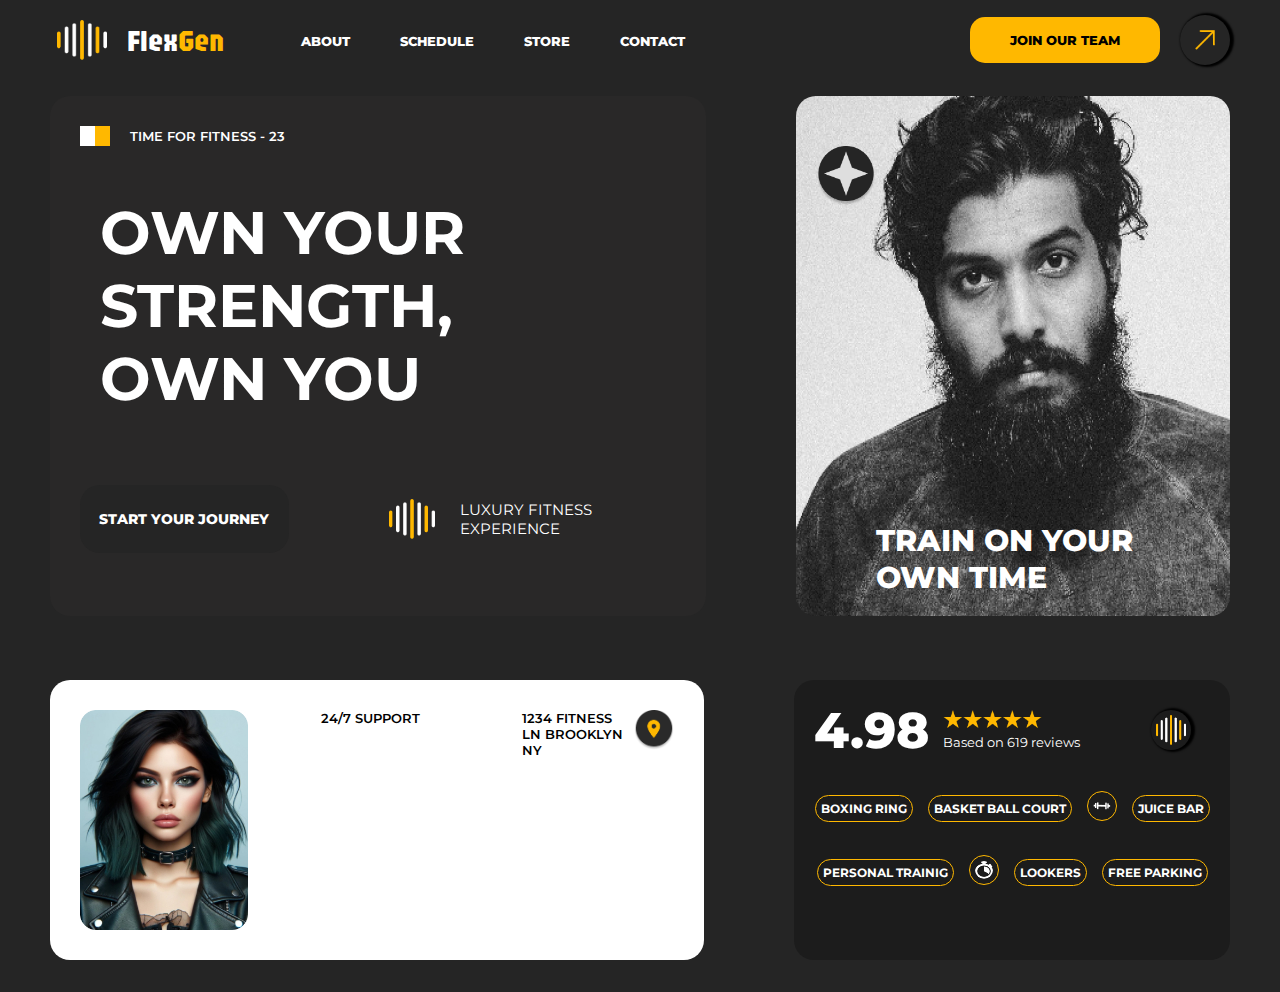
==== index.html @ b43a05d3 "Working on the styles" ====
<!DOCTYPE html>
<html lang="en">
  <head>
    <meta charset="UTF-8" />
    <meta name="viewport" content="width=device-width, initial-scale=1.0" />
    <title>FLEXGEN</title>
    <link rel="stylesheet" href="./style.css" />
  </head>
  <body>
    <!-- navbar section starts here  -->
    <section id="navbar">
      <div class="navbar">
        <div class="logo">
          <img src="./images/Group (1).png" alt="" />
          <h1>Flex<span>Gen</span></h1>
        </div>
        <ul>
          <li><a href="#">ABOUT</a></li>
          <li><a href="#">SCHEDULE</a></li>
          <li><a href="#">STORE</a></li>
          <li><a href="#">CONTACT</a></li>
        </ul>
        <div class="cta">
          <p>JOIN OUR TEAM</p>
          <div class="image">
            <img src="./images/Vector.png" alt="" />
          </div>
        </div>
      </div>
    </section>
    <!-- navbar section ends here  -->

    <!-- hero section betins here  -->
    <div class="hero">
      <div class="first">
        <div class="icon-box">
          <div class="icon">
            <p class="white"></p>
            <p class="yellow"></p>
          </div>
          <p class="time">TIME FOR FITNESS - 23</p>
        </div>
        <h1 class="hero-text">OWN YOUR STRENGTH, OWN YOU</h1>

        <div class="hero-div">
          <p class="hero-btn">START YOUR JOURNEY</p>
          <div class="hero-watermark">
            <img src="./images/Group (1).png" alt="" />
            <p>luxury fitness experience</p>
          </div>
        </div>
      </div>
      <div class="second">
        <img src="./images/bearded-man.jpg" alt="" class="main-img" />
        <img src="./images/Group 5.png" alt="" class="second-img" />
        <h2>TRAIN ON YOUR OWN TIME</h2>
      </div>
    </div>
    <!-- hero section end here  -->

    <!-- info section begins here  -->

    <div class="bottom">
      <div class="info1">
        <div class="info1-img">
          <img src="./images/support.jpg" alt="" />
          <p></p>
        </div>

        <div class="info1-top">
          <h3>24/7 support</h3>

          <div class="info-top1">
            <p>1234 fitness ln brooklyn ny</p>
            <img src="./images/Group 4.png" alt="" />
          </div>
        </div>
      </div>

      <div class="info2">
        <div class="info2-top">
          <h1>4.98</h1>
          <div class="info2-middle">
            <img src="./images/Group 2.png" alt="" />
            <p>Based on 619 reviews</p>
          </div>

          <div class="infoimg">
            <img src="./images/Group (1).png" alt="" />
          </div>
        </div>

        <div class="info2-bottom">
          <div class="bottom1">
            <h2>boxing ring</h2>
          </div>

          <div class="bottom1">
            <h2>Basket ball court</h2>
          </div>

          <div class="bottom1">
            <img src="./images/Group 3.png" alt="" />
          </div>

          <div class="bottom1">
            <h2>juice bar</h2>
          </div>
        </div>

        <div class="info2-bottom">
          <div class="bottom1">
            <h2>personal trainig</h2>
          </div>

          <div class="bottom1">
            <img src="./images/Group.png" alt="" />
          </div>

          <div class="bottom1">
            <h2>lookers</h2>
          </div>

          <div class="bottom1">
            <h2>free parking</h2>
          </div>
        </div>
      </div>
    </div>
    <!-- info section ends here  -->
  </body>
</html>
---- style.css ----
@import url("https://fonts.googleapis.com/css2?family=Montserrat:ital,wght@0,100..900;1,100..900&family=Open+Sans:ital,wght@0,300..800;1,300..800&display=swap");

@import url("https://fonts.googleapis.com/css2?family=Jaro:opsz@6..72&family=Montserrat:ital,wght@0,100..900;1,100..900&family=Open+Sans:ital,wght@0,300..800;1,300..800&display=swap");

* {
  margin: 0;
  padding: 0;
  box-sizing: border-box;
  font-family: "Montserrat", sans-serif;
  /* font-family: "Jaro", sans-serif; */
  /* background-color: #040200da; */
}

/* navbar section begins here  */
body {
  background-color: #252525;
}
#navbar {
  width: 100%;
  background-color: #252525;
  height: 80px;
  position: fixed;
  top: 0;
  left: 0;
}

.navbar {
  width: 100%;
  height: 100%;
  display: flex;
  align-items: center;
  color: white;
  padding: 0 50px 0 30px;
  /* border: solid white; */
}

.logo {
  display: flex;
  align-items: center;
  width: 20%;
  /* border: 2px solid white; */
  justify-content: center;
  gap: 20px;
}

.logo h1 {
  font-family: "Jaro", sans-serif;
  font-size: 30px;
}

.logo span {
  color: #ffb800;
  font-family: "Jaro", sans-serif;
  font-size: 30px;
}

.logo img {
  width: 50px;
  height: 40px;
}

.navbar ul {
  display: flex;
  align-items: center;
  list-style: none;
  gap: 50px;
  width: 60%;
  /* border: 2px solid white; */
  padding: 0 50px;
}

.navbar ul li a {
  color: white;
  text-decoration: none;
  font-size: 13px;
  font-weight: 800;
}

.cta {
  display: flex;
  align-items: center;
  justify-content: flex-end;
  width: 28%;
  /* border: solid white; */
  gap: 20px;
}

.cta p {
  background-color: #ffb800;
  color: black;
  padding: 15px 40px;
  font-size: 13px;
  font-weight: 800;
  border-radius: 15px;
}

.cta .image {
  display: flex;
  align-items: center;
  justify-content: center;
  width: 50px;
  padding: 15px;
  border-radius: 50%;
  box-shadow: 2px 0px 2px 2px black;
}

.cta .image img {
  width: 100%;
  height: 100%;
}

/* navbar section ends here  */

/* hero section begins here */
.hero {
  margin-top: 6rem;
  justify-content: center;
  align-items: center;
  display: flex;
  width: 100%;
  padding: 0 50px;
  gap: 90px;
}

.first {
  width: 60%;
  background-color: #292828;
  height: 520px;
  padding: 30px;
  color: white;
  border-radius: 20px;
}

.icon-box {
  width: 50%;
  display: flex;
  gap: 20px;
  align-items: center;
  margin-bottom: 50px;
}

.icon-box .icon {
  width: 10%;
  display: flex;
}

.icon .white {
  background-color: white;
  width: 20px;
  height: 20px;
}

.icon .yellow {
  background-color: #ffb800;
  width: 20px;
  height: 20px;
}

.icon-box .time {
  font-size: 13px;
  font-weight: 600;
}

.hero-text {
  font-size: 60px;
  width: 70%;
  padding: 0 20px;
  margin-bottom: 70px;
}

.hero-div {
  display: flex;
  width: 100%;
  gap: 100px;
  align-items: center;
}

.hero-btn {
  width: 35%;
  border-radius: 20px;
  display: flex;
  justify-content: center;
  font-weight: 800;
  padding: 25px 15px;
  font-size: 14px;
  align-items: center;
  background-color: #252525;
}

.hero-watermark {
  display: flex;
  width: 40%;
  gap: 25px;
  text-transform: uppercase;
  align-items: center;
  font-size: 15px;
}
.hero-watermark img {
  width: 50px;
  height: 40px;
}

.second {
  width: 40%;
  height: 520px;
  border-radius: 20px;
  position: relative;
  z-index: -111;
}

.second .main-img {
  width: 100%;
  height: 100%;
  border-radius: 20px;
}
.second .second-img {
  height: 60px;
  position: absolute;
  width: 60px;
  left: 20px;
  top: 50px;
}
.second h2 {
  position: absolute;
  bottom: 20px;
  left: 80px;
  font-size: 30px;
  width: 70%;
  font-weight: 800;
  color: white;
}
/* hero section ends here */

/* info section begin here  */
.bottom {
  margin-top: 4rem;
  margin-bottom: 2rem;
  justify-content: center;
  align-items: center;
  display: flex;
  width: 100%;
  padding: 0 50px;
  gap: 90px;
}

.info1 {
  width: 60%;
  background-color: white;
  height: 280px;
  padding: 30px;
  color: black;
  border-radius: 20px;
  display: flex;
  gap: 40px;
  /* border: 2px solid black; */
}

.info1 h2{
  /* position: absolute; */
  
}

.info1-img {
  width: 40%;
  display: flex;
  align-items: center;
  /* border: 2px solid black; */
}

.info1-img p {
  width: 100%;
  height: 80%;
  background-color: black;
  border-radius: 20px;
  position: relative;
  right: 35px;
}

.info1-img img {
  height: 100%;
  width: 100%;
  z-index: 999;
}

.info1-top {
  display: flex;
  width: 70%;
  height: fit-content;
  /* border: 2px solid black; */
  gap: 100px;
}

.info1-top h3 {
  font-size: 13px;
  text-transform: uppercase;
  width: 30%;
  font-weight: 600;
}

.info-top1 {
  width: 45%;
  display: flex;
  /* border: 2px solid black; */
}

.info-top1 p {
  text-transform: uppercase;
  font-size: 13px;
  font-weight: 600;
  /* margin-left: 25px; */
}

.info1-top img {
  width: 40px;
  height: 40px;
}

.info2 {
  width: 40%;
  height: 280px;
  border-radius: 20px;
  padding: 20px;
  background-color: #1c1c1c;
  color: white;
}

.info2-top {
  display: flex;
  width: 100%;
  gap: 10px;
}

.info2-top h1 {
  width: 30%;
  font-size: 50px;
  font-weight: 800;
}

.info2-middle {
  width: 50%;
  
}

.info2-middle img {
  width: 50%;
  margin-top: 10px;
}

.info2-middle p {
  font-size: 13px;
}

.infoimg {
  width: 40px;
  height: 40px;
  display: flex;
  align-items: center;
  justify-items: center;
  justify-content: center;
  border-radius: 100%;
  box-shadow: 2px 0px 2px 2px black;
  margin-top: 10px;
}

.infoimg img {
  width: 30px;
  height: 30px;
  
}

.info2-bottom {
  display: flex;
  align-items: center;
  justify-items: center;
  justify-content: center;
  width: 100%;
  gap: 15px;
  margin-top: 30px;
}

.info2-bottom h2 {
  font-size: 12px;
  border: 1px solid #ffb800;
  padding: 5px;
  border-radius: 20px;
  text-transform: uppercase;
}

.info2-bottom img {
  border: 1px solid #ffb800;
  padding: 5px;
  border-radius: 100%;
  width: 30px;
  height: 30px;
}

/* info section ends here  */
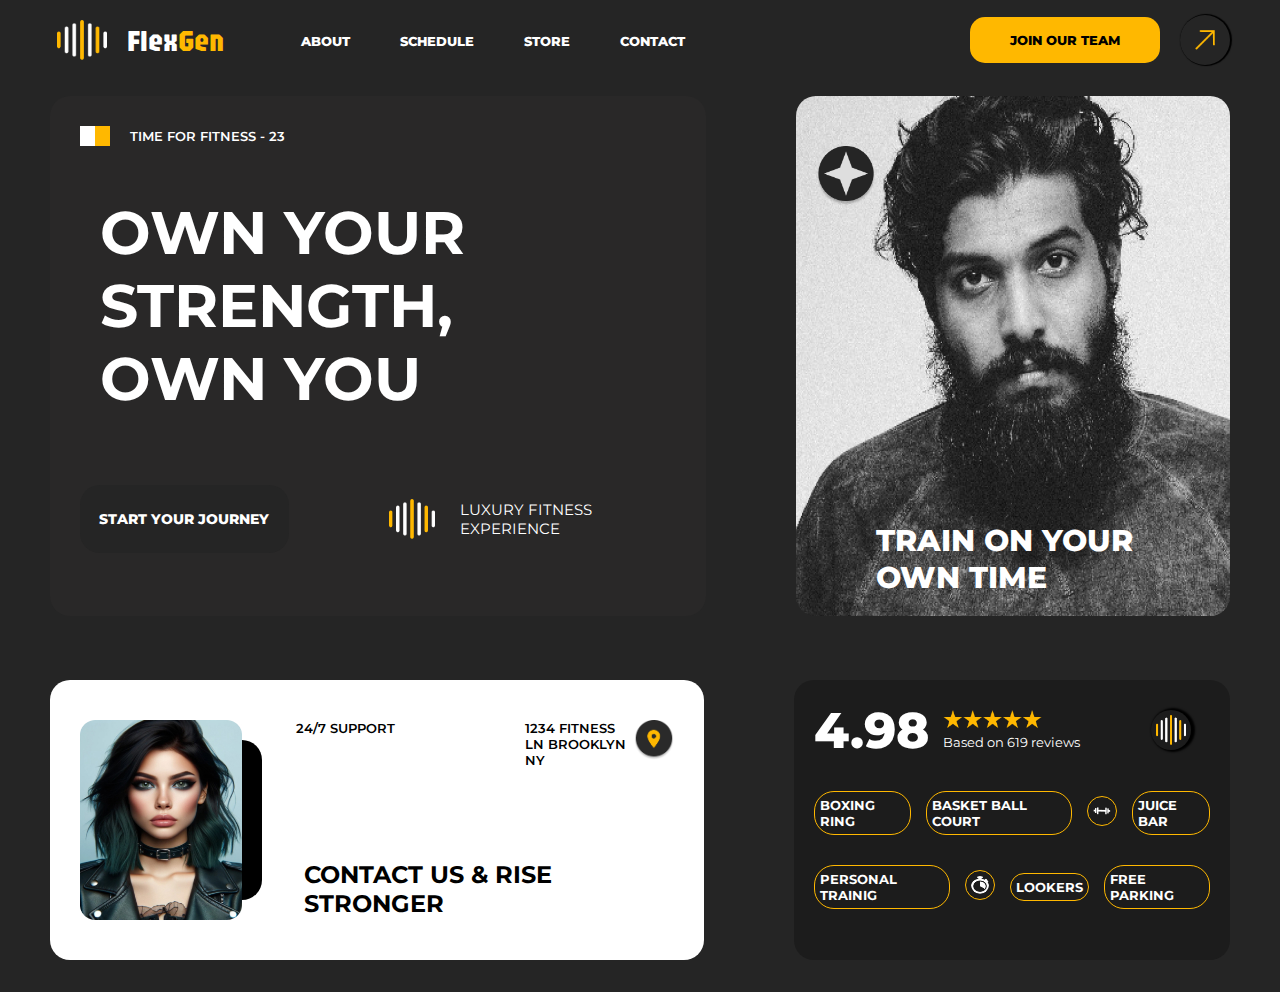
==== commit 3022831c: "Done with laptop view" ====
--- a/index.html
+++ b/index.html
@@ -61,20 +61,22 @@
     <!-- info section begins here  -->
 
     <div class="bottom">
-      <div class="info1">
-        <div class="info1-img">
-          <img src="./images/support.jpg" alt="" />
-          <p></p>
-        </div>
+      <div class="left">
+        <div class="left1">
+          <div class="left1-image">
+            <img src="./images/support.jpg" alt="" />
+            <p></p>
+          </div>
 
-        <div class="info1-top">
-          <h3>24/7 support</h3>
-
-          <div class="info-top1">
-            <p>1234 fitness ln brooklyn ny</p>
-            <img src="./images/Group 4.png" alt="" />
+          <div class="left-top">
+            <p>24/7 support</p>
+            <div class="left-middle">
+              <h3>1234 fitness ln brooklyn ny</h3>
+              <img src="./images/Group 4.png" alt="" />
+            </div>
           </div>
         </div>
+        <h2>Contact us & rise stronger</h2>
       </div>
 
       <div class="info2">
--- a/style.css
+++ b/style.css
@@ -101,7 +101,7 @@
   width: 50px;
   padding: 15px;
   border-radius: 50%;
-  box-shadow: 2px 0px 2px 2px black;
+  box-shadow: 1px 0px 1px 1px black;
 }
 
 .cta .image img {
@@ -243,76 +243,82 @@
   gap: 90px;
 }
 
-.info1 {
+.left {
   width: 60%;
   background-color: white;
   height: 280px;
   padding: 30px;
   color: black;
   border-radius: 20px;
-  display: flex;
-  gap: 40px;
+  padding-top: 40px;
+}
+
+.left1 {
+  display: flex;
+  width: 100%;
+}
+
+.left1-image {
   /* border: 2px solid black; */
-}
-
-.info1 h2{
-  /* position: absolute; */
-  
-}
-
-.info1-img {
   width: 40%;
-  display: flex;
-  align-items: center;
-  /* border: 2px solid black; */
-}
-
-.info1-img p {
-  width: 100%;
+  height: 200px;
+  display: flex;
+  align-items: center;
+}
+
+.left1-image img {
+  width: 75%;
+  height: 100%;
+  z-index: 999;
+}
+
+.left1-image p {
+  width: 50px;
   height: 80%;
+  border-radius: 20px;
+  position: relative;
+  right: 30px;
+  /* z-index: -111; */
   background-color: black;
-  border-radius: 20px;
-  position: relative;
-  right: 35px;
-}
-
-.info1-img img {
-  height: 100%;
-  width: 100%;
-  z-index: 999;
-}
-
-.info1-top {
+}
+
+.left-top {
   display: flex;
   width: 70%;
   height: fit-content;
-  /* border: 2px solid black; */
-  gap: 100px;
-}
-
-.info1-top h3 {
-  font-size: 13px;
+  gap: 80px;
+}
+
+.left-top p {
+  width: 30%;
+  font-size: 13px;
+  font-weight: 600;
   text-transform: uppercase;
-  width: 30%;
-  font-weight: 600;
-}
-
-.info-top1 {
-  width: 45%;
-  display: flex;
-  /* border: 2px solid black; */
-}
-
-.info-top1 p {
-  text-transform: uppercase;
-  font-size: 13px;
-  font-weight: 600;
-  /* margin-left: 25px; */
-}
-
-.info1-top img {
+}
+
+.left-middle {
+  width: 60%;
+  display: flex;
+}
+
+.left-middle img {
   width: 40px;
   height: 40px;
+}
+
+.left-middle h3 {
+  text-transform: uppercase;
+  font-size: 13px;
+  font-weight: 600;
+  margin-left: 50px;
+}
+
+.left h2 {
+  position: relative;
+  bottom: 60px;
+  left: 14rem;
+  text-transform: uppercase;
+  width: 50%;
 }
 
 .info2 {
@@ -338,7 +344,6 @@
 
 .info2-middle {
   width: 50%;
-  
 }
 
 .info2-middle img {
@@ -365,7 +370,6 @@
 .infoimg img {
   width: 30px;
   height: 30px;
-  
 }
 
 .info2-bottom {
@@ -379,7 +383,8 @@
 }
 
 .info2-bottom h2 {
-  font-size: 12px;
+  width: fit-content;
+  font-size: 13px;
   border: 1px solid #ffb800;
   padding: 5px;
   border-radius: 20px;
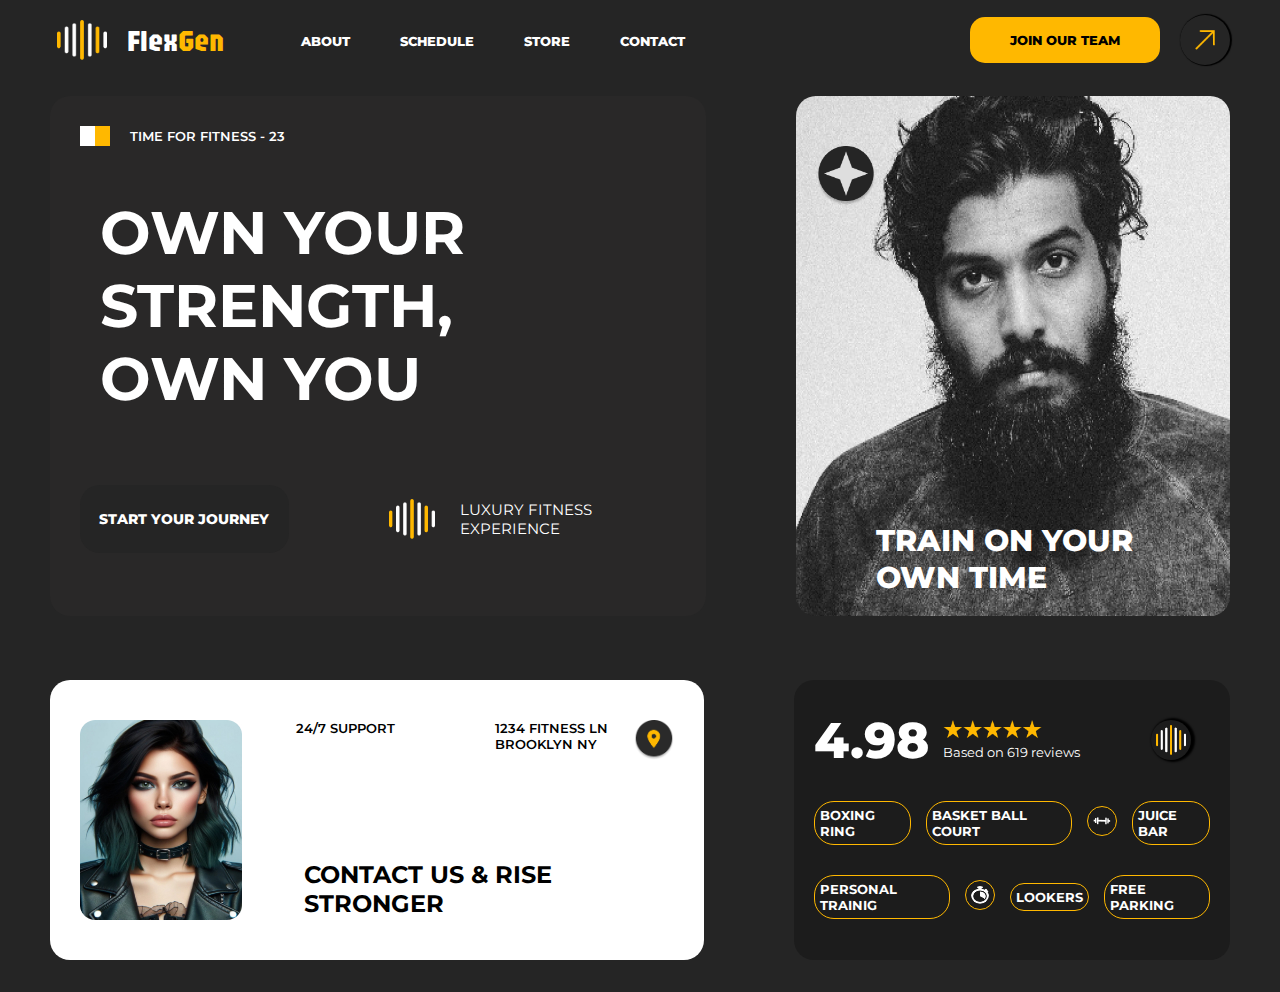
==== commit 48be99b6: "Working on responsiveness" ====
--- a/index.html
+++ b/index.html
@@ -65,7 +65,7 @@
         <div class="left1">
           <div class="left1-image">
             <img src="./images/support.jpg" alt="" />
-            <p></p>
+            <!-- <p></p> -->
           </div>
 
           <div class="left-top">
--- a/style.css
+++ b/style.css
@@ -76,6 +76,10 @@
   font-weight: 800;
 }
 
+.navbar ul li a:hover {
+  color: #ffb800;
+}
+
 .cta {
   display: flex;
   align-items: center;
@@ -92,6 +96,7 @@
   font-size: 13px;
   font-weight: 800;
   border-radius: 15px;
+  cursor: pointer;
 }
 
 .cta .image {
@@ -102,6 +107,7 @@
   padding: 15px;
   border-radius: 50%;
   box-shadow: 1px 0px 1px 1px black;
+  cursor: pointer;
 }
 
 .cta .image img {
@@ -290,7 +296,7 @@
 }
 
 .left-top p {
-  width: 30%;
+  width: 40%;
   font-size: 13px;
   font-weight: 600;
   text-transform: uppercase;
@@ -310,7 +316,7 @@
   text-transform: uppercase;
   font-size: 13px;
   font-weight: 600;
-  margin-left: 50px;
+  /* margin-left: 30px; */
 }
 
 .left h2 {
@@ -328,6 +334,7 @@
   padding: 20px;
   background-color: #1c1c1c;
   color: white;
+  padding-top: 30px;
 }
 
 .info2-top {
@@ -383,7 +390,6 @@
 }
 
 .info2-bottom h2 {
-  width: fit-content;
   font-size: 13px;
   border: 1px solid #ffb800;
   padding: 5px;
@@ -400,3 +406,247 @@
 }
 
 /* info section ends here  */
+
+/* media queries  */
+
+@media (min-width: 320px) and (max-width: 480px) {
+  .hero {
+    display: block;
+    padding: 20px;
+  }
+
+  .logo {
+    display: flex;
+    align-items: center;
+    width: 50%;
+    /* border: 2px solid white; */
+    justify-content: center;
+    gap: 15px;
+  }
+
+  .logo h1 {
+    font-size: 25px;
+  }
+
+  .logo span {
+    color: #ffb800;
+    font-size: 25px;
+  }
+
+  .logo img {
+    width: 40px;
+    height: 30px;
+  }
+
+  .navbar ul li a {
+    color: white;
+    font-size: 12px;
+    display: none;
+  }
+
+  .navbar ul {
+    width: 90px;
+    display: block;
+    padding: 0px;
+    margin-left: 10px;
+  }
+
+  .cta {
+    margin-left: 20px;
+    gap: 10px;
+  }
+
+  .cta p {
+    padding: 10px;
+    font-size: 12px;
+  }
+
+  .cta .image {
+    display: flex;
+    align-items: center;
+    justify-content: center;
+    width: 30px;
+    height: 30px;
+    padding: 15px;
+    border-radius: 50%;
+    box-shadow: 1px 0px 1px 1px black;
+    cursor: pointer;
+  }
+
+  .cta .image img {
+    width: 20px;
+    height: 20px;
+    /* border: 2px solid white; */
+  }
+
+  .first {
+    width: 100%;
+    background-color: red;
+    height: 450px;
+    padding: 30px;
+    color: white;
+    border-radius: 20px;
+  }
+
+  .hero-text {
+    font-size: 40px;
+    width: 100%;
+    padding: 0 20px;
+    margin-bottom: 50px;
+  }
+
+  .hero-div {
+    display: flex;
+    width: 100%;
+    gap: 20px;
+    align-items: center;
+  }
+
+  .hero-btn {
+    width: 35%;
+    border-radius: 20px;
+    display: flex;
+    justify-content: center;
+    font-weight: 800;
+    padding: 15px 15px;
+    font-size: 13px;
+    align-items: center;
+    background-color: #252525;
+  }
+
+  .hero-watermark {
+    display: flex;
+    width: 40%;
+    gap: 20px;
+    text-transform: uppercase;
+    align-items: center;
+    font-size: 13px;
+  }
+  .hero-watermark img {
+    width: 50px;
+    height: 40px;
+  }
+
+  .second {
+    width: 100%;
+    /* background-color: red; */
+    height: 450px;
+    margin-top: 30px;
+    color: white;
+    border-radius: 20px;
+  }
+
+  .second .main-img {
+    width: 100%;
+    height: 100%;
+    border-radius: 20px;
+  }
+  .second .second-img {
+    height: 60px;
+    position: absolute;
+    width: 60px;
+    left: 20px;
+    top: 50px;
+  }
+  .second h2 {
+    position: absolute;
+    bottom: 20px;
+    left: 50px;
+    font-size: 25px;
+    width: 70%;
+    font-weight: 800;
+    color: white;
+  }
+
+  .bottom {
+    display: block;
+    padding: 20px;
+    margin: 5px;
+  }
+
+  .left {
+    width: 100%;
+    /* background-color: red; */
+    height: 450px;
+    margin-top: 30px;
+    color: white;
+    border-radius: 20px;
+  }
+
+  .left1 {
+    display: flex;
+    width: 100%;
+  }
+
+  .left1-image {
+    border: 2px solid black;
+    width: 50%;
+    /* height: 200px; */
+    display: flex;
+    align-items: center;
+  }
+
+  .left1-image img {
+    width: 100%;
+    height: 90%;
+    border: 2px solid white;
+  }
+
+  .left1-image p {
+    width: 50px;
+    height: 80%;
+    border-radius: 20px;
+    position: relative;
+    right: 30px;
+    background-color: black;
+  }
+
+  .left-top {
+    display: block;
+    width: 100%;
+    height: fit-content;
+  }
+
+  .left-top p {
+    color: black;
+    width: 100%;
+    font-size: 13px;
+    font-weight: 600;
+    text-transform: uppercase;
+    border: 2px solid wheat;
+    margin-left: 20px;
+  }
+
+  .left-middle {
+    width: 100%;
+    display: flex;
+    margin: 0;
+  }
+
+  .left-middle img {
+    /* width: 40px;
+    height: 40px; */
+  }
+
+  .left-middle h3 {
+    text-transform: uppercase;
+    font-size: 13px;
+    font-weight: 600;
+    margin-left: 30px;
+    color: black;
+    border: 2px solid black;
+  }
+
+  .left h2 {
+    position: relative;
+    bottom: 60px;
+    left: 7rem;
+    text-transform: uppercase;
+    width: 50%;
+    color: black;
+  }
+
+  .info2 {
+    /* display: none; */
+  } 
+}
